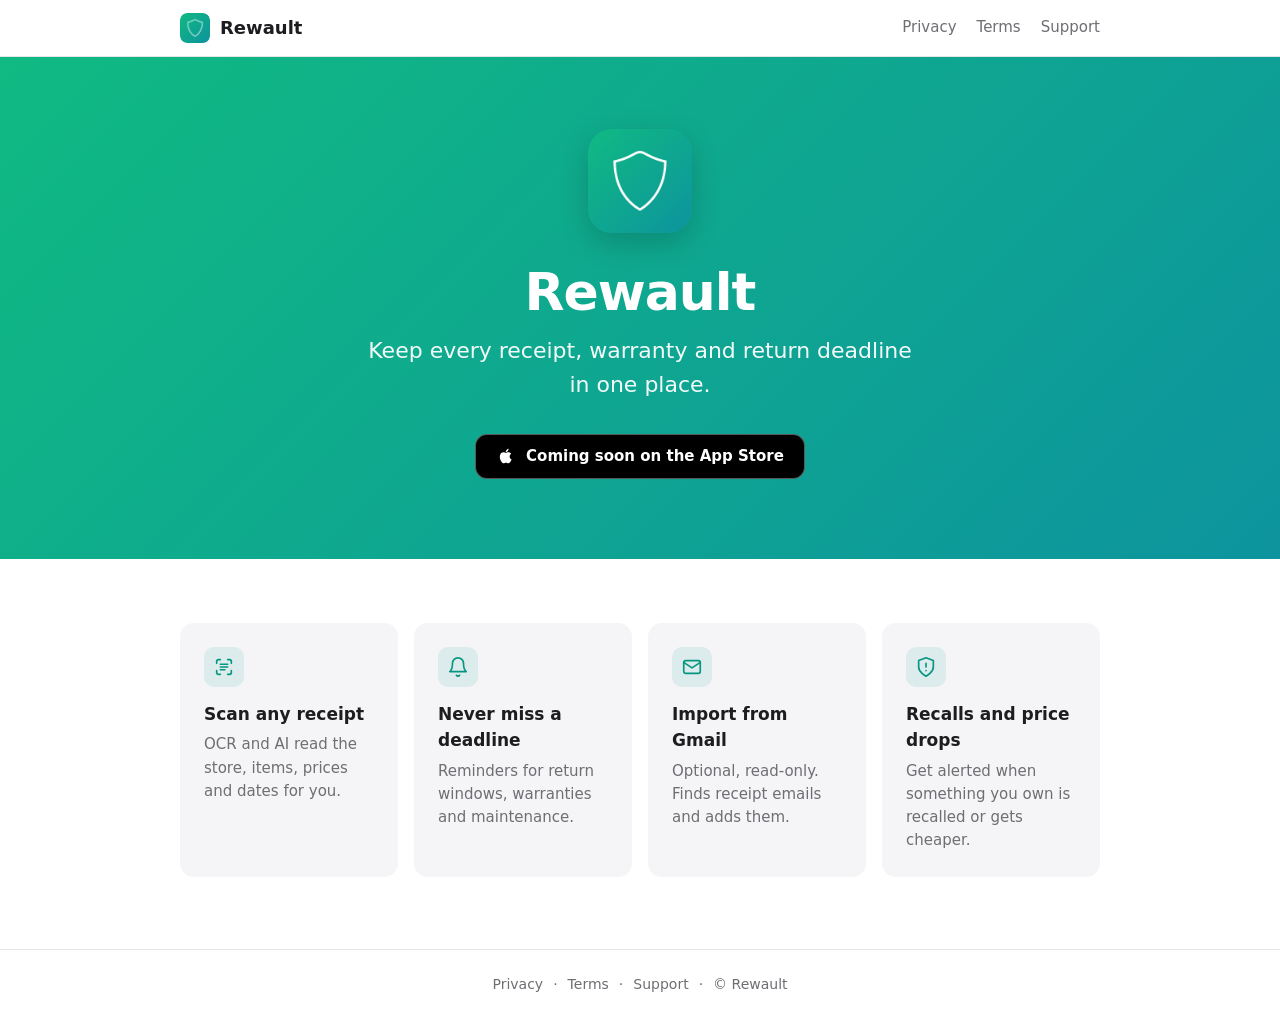
==== index.html @ 80c466f2 "Initial Rewault site" ====
<!doctype html>
<html lang="en">
<head>
  <meta charset="utf-8">
  <meta name="viewport" content="width=device-width, initial-scale=1">
  <title>Rewault: receipts, warranties and returns</title>
  <meta name="description" content="Keep every receipt, warranty and return deadline in one place.">
  <meta name="theme-color" content="#ffffff" media="(prefers-color-scheme: light)">
  <meta name="theme-color" content="#000000" media="(prefers-color-scheme: dark)">
  <link rel="icon" href="/favicon.ico" sizes="any">
  <link rel="icon" type="image/png" sizes="32x32" href="/assets/favicon-32.png">
  <link rel="apple-touch-icon" href="/assets/apple-touch-icon.png">
  <link rel="stylesheet" href="/styles.css">
</head>
<body>
  <header class="site-header">
    <div class="wrap">
      <a class="brand" href="/"><img src="/assets/logo.png" alt="" width="30" height="30">Rewault</a>
      <nav class="site-nav" aria-label="Main">
      <a href="/privacy/">Privacy</a>
      <a href="/terms/">Terms</a>
      <a href="/support/">Support</a>
      </nav>
    </div>
  </header>

  <main>
    <section class="hero">
      <div class="wrap">
        <img class="hero-icon" src="/assets/logo-256.png" alt="Rewault app icon" width="104" height="104">
        <h1>Rewault</h1>
        <p>Keep every receipt, warranty and return deadline in one place.</p>
        <!-- Placeholder: swap for Apple's official "Download on the App Store" badge and set href to [APP STORE URL]. -->
        <a class="badge-placeholder" href="#" aria-label="Coming soon on the App Store">
          <svg viewBox="0 0 24 24" fill="currentColor" aria-hidden="true"><path d="M16.37 12.6c-.02-2.2 1.8-3.26 1.88-3.31-1.03-1.5-2.62-1.7-3.18-1.72-1.35-.14-2.64.8-3.33.8-.69 0-1.74-.78-2.87-.76-1.47.02-2.83.86-3.59 2.18-1.54 2.66-.39 6.6 1.1 8.76.73 1.06 1.6 2.24 2.73 2.2 1.1-.05 1.51-.71 2.84-.71 1.32 0 1.7.71 2.86.69 1.18-.02 1.93-1.07 2.65-2.13.84-1.22 1.18-2.41 1.2-2.47-.03-.01-2.3-.88-2.33-3.5zM14.2 6.13c.6-.73 1.01-1.75.9-2.76-.87.04-1.92.58-2.54 1.31-.56.65-1.05 1.69-.92 2.68.97.08 1.96-.49 2.56-1.23z"/></svg>
          Coming soon on the App Store
        </a>
      </div>
    </section>

    <section class="features wrap" aria-label="Features">
      <div class="feature-grid">
      <div class="feature">
        <div class="feature-icon"><svg viewBox="0 0 24 24" fill="none" stroke="currentColor" stroke-width="1.8" stroke-linecap="round" stroke-linejoin="round" aria-hidden="true"><path d="M4 8V6a2 2 0 0 1 2-2h2M16 4h2a2 2 0 0 1 2 2v2M20 16v2a2 2 0 0 1-2 2h-2M8 20H6a2 2 0 0 1-2-2v-2"/><path d="M8 9h8M8 12h8M8 15h5"/></svg></div>
        <h2>Scan any receipt</h2>
        <p>OCR and AI read the store, items, prices and dates for you.</p>
      </div>
      <div class="feature">
        <div class="feature-icon"><svg viewBox="0 0 24 24" fill="none" stroke="currentColor" stroke-width="1.8" stroke-linecap="round" stroke-linejoin="round" aria-hidden="true"><path d="M6 8a6 6 0 0 1 12 0c0 7 3 9 3 9H3s3-2 3-9"/><path d="M10.3 21a1.94 1.94 0 0 0 3.4 0"/></svg></div>
        <h2>Never miss a deadline</h2>
        <p>Reminders for return windows, warranties and maintenance.</p>
      </div>
      <div class="feature">
        <div class="feature-icon"><svg viewBox="0 0 24 24" fill="none" stroke="currentColor" stroke-width="1.8" stroke-linecap="round" stroke-linejoin="round" aria-hidden="true"><rect x="3" y="5" width="18" height="14" rx="2"/><path d="m3 7 9 6 9-6"/></svg></div>
        <h2>Import from Gmail</h2>
        <p>Optional, read-only. Finds receipt emails and adds them.</p>
      </div>
      <div class="feature">
        <div class="feature-icon"><svg viewBox="0 0 24 24" fill="none" stroke="currentColor" stroke-width="1.8" stroke-linecap="round" stroke-linejoin="round" aria-hidden="true"><path d="M12 22s8-4 8-10V5l-8-3-8 3v7c0 6 8 10 8 10"/><path d="M12 8v4M12 16h.01"/></svg></div>
        <h2>Recalls and price drops</h2>
        <p>Get alerted when something you own is recalled or gets cheaper.</p>
      </div>
      </div>
    </section>
  </main>

  <footer class="site-footer">
    <div class="wrap">
      <a href="/privacy/">Privacy</a> <span aria-hidden="true">·</span> <a href="/terms/">Terms</a> <span aria-hidden="true">·</span> <a href="/support/">Support</a> <span aria-hidden="true">·</span> <span>© Rewault</span>
    </div>
  </footer>
</body>
</html>
---- styles.css ----
/* Rewault site styles. No external resources. */

:root {
  color-scheme: light dark;
  --bg: #ffffff;
  --bg-alt: #f5f5f7;
  --card: #ffffff;
  --text: #1d1d1f;
  --text-2: #6e6e73;
  --border: rgba(0, 0, 0, 0.1);
  --accent: #059681;
  --accent-soft: rgba(5, 150, 129, 0.1);
  --mark-bg: #fff3c4;
  --mark-text: #6b4e00;
  --hero-from: #10ba82;
  --hero-to: #0d949e;
  --radius: 14px;
  --font: -apple-system, BlinkMacSystemFont, "SF Pro Text", "SF Pro", system-ui, sans-serif;
}

@media (prefers-color-scheme: dark) {
  :root {
    --bg: #000000;
    --bg-alt: #111113;
    --card: #1c1c1e;
    --text: #f5f5f7;
    --text-2: #a1a1a6;
    --border: rgba(255, 255, 255, 0.14);
    --accent: #34d399;
    --accent-soft: rgba(52, 211, 153, 0.14);
    --mark-bg: #4a3b0a;
    --mark-text: #ffe08a;
  }
}

*,
*::before,
*::after { box-sizing: border-box; }

html { -webkit-text-size-adjust: 100%; }

body {
  margin: 0;
  background: var(--bg);
  color: var(--text);
  font-family: var(--font);
  font-size: 17px;
  line-height: 1.55;
  -webkit-font-smoothing: antialiased;
  display: flex;
  flex-direction: column;
  min-height: 100vh;
}

main { flex: 1; }

a { color: var(--accent); text-decoration: none; }
a:hover { text-decoration: underline; }
a:focus-visible { outline: 2px solid var(--accent); outline-offset: 2px; border-radius: 4px; }

.wrap { width: 100%; max-width: 960px; margin: 0 auto; padding: 0 20px; }
.narrow { max-width: 720px; } /* 680px text column + padding */

/* Header */
.site-header {
  position: sticky;
  top: 0;
  z-index: 10;
  background: color-mix(in srgb, var(--bg) 82%, transparent);
  -webkit-backdrop-filter: saturate(180%) blur(16px);
  backdrop-filter: saturate(180%) blur(16px);
  border-bottom: 1px solid var(--border);
}
.site-header .wrap { display: flex; align-items: center; justify-content: space-between; height: 56px; }
.brand { display: flex; align-items: center; gap: 10px; color: var(--text); font-weight: 600; font-size: 18px; }
.brand:hover { text-decoration: none; }
.brand img { width: 30px; height: 30px; border-radius: 7px; }
.site-nav { display: flex; gap: 20px; font-size: 15px; }
.site-nav a { color: var(--text-2); }
.site-nav a:hover, .site-nav a[aria-current="page"] { color: var(--text); text-decoration: none; }

/* Hero */
.hero {
  background: linear-gradient(135deg, var(--hero-from), var(--hero-to));
  color: #ffffff;
  text-align: center;
  padding: 72px 0 80px;
}
.hero-icon { width: 104px; height: 104px; border-radius: 24px; box-shadow: 0 10px 30px rgba(0, 0, 0, 0.18); }
.hero h1 { font-size: clamp(36px, 7vw, 52px); line-height: 1.1; letter-spacing: -0.02em; margin: 24px 0 12px; }
.hero p { font-size: clamp(18px, 3.2vw, 22px); max-width: 560px; margin: 0 auto 32px; opacity: 0.95; }

/* Replace with Apple's official "Download on the App Store" badge when the app is live. */
.badge-placeholder {
  display: inline-flex;
  align-items: center;
  gap: 10px;
  padding: 10px 20px;
  border-radius: 12px;
  background: #000000;
  color: #ffffff;
  font-size: 15px;
  font-weight: 600;
  border: 1px solid rgba(255, 255, 255, 0.35);
}
.badge-placeholder:hover { text-decoration: none; }
.badge-placeholder svg { width: 20px; height: 20px; }

/* Features */
.features { padding-block: 64px 72px; }
.feature-grid { display: grid; grid-template-columns: repeat(auto-fit, minmax(210px, 1fr)); gap: 16px; }
.feature {
  background: var(--bg-alt);
  border-radius: var(--radius);
  padding: 24px;
}
.feature-icon {
  width: 40px;
  height: 40px;
  border-radius: 10px;
  display: grid;
  place-items: center;
  background: var(--accent-soft);
  color: var(--accent);
  margin-bottom: 14px;
}
.feature-icon svg { width: 22px; height: 22px; }
.feature h2 { font-size: 17px; margin: 0 0 6px; }
.feature p { margin: 0; color: var(--text-2); font-size: 15px; }

/* Documents (privacy, terms, support) */
.doc { padding-block: 48px 64px; }
.doc h1 { font-size: clamp(30px, 6vw, 40px); line-height: 1.15; letter-spacing: -0.02em; margin: 0 0 8px; }
.doc h2 { font-size: 21px; line-height: 1.3; margin: 40px 0 10px; }
.doc h3 { font-size: 17px; margin: 24px 0 6px; }
.doc p, .doc ul { margin: 0 0 16px; }
.doc ul { padding-left: 22px; }
.doc li { margin-bottom: 8px; }
.doc .meta { color: var(--text-2); font-size: 15px; margin-bottom: 32px; }
.doc .lead { font-size: 19px; color: var(--text-2); }

.table-scroll { overflow-x: auto; margin: 0 0 20px; border: 1px solid var(--border); border-radius: 10px; }
.doc table { border-collapse: collapse; width: 100%; font-size: 15px; }
.doc th, .doc td { text-align: left; vertical-align: top; padding: 10px 14px; border-bottom: 1px solid var(--border); }
.doc tr:last-child td { border-bottom: 0; }
.doc th { background: var(--bg-alt); font-weight: 600; }

/* Unfilled placeholders stay visible until replaced */
.ph {
  background: var(--mark-bg);
  color: var(--mark-text);
  padding: 0 4px;
  border-radius: 4px;
  font-weight: 600;
}

.card {
  background: var(--bg-alt);
  border-radius: var(--radius);
  padding: 20px 24px;
  margin: 0 0 24px;
}
.card p:last-child { margin-bottom: 0; }

/* Footer */
.site-footer { border-top: 1px solid var(--border); padding: 24px 0 32px; font-size: 14px; color: var(--text-2); }
.site-footer .wrap { display: flex; flex-wrap: wrap; gap: 6px 10px; justify-content: center; }
.site-footer a { color: var(--text-2); }
.site-footer a:hover { color: var(--text); }

@media (max-width: 520px) {
  body { font-size: 16px; }
  .site-nav { gap: 14px; font-size: 14px; }
  .hero { padding: 56px 0 64px; }
  .doc { padding-block: 32px 48px; }
}
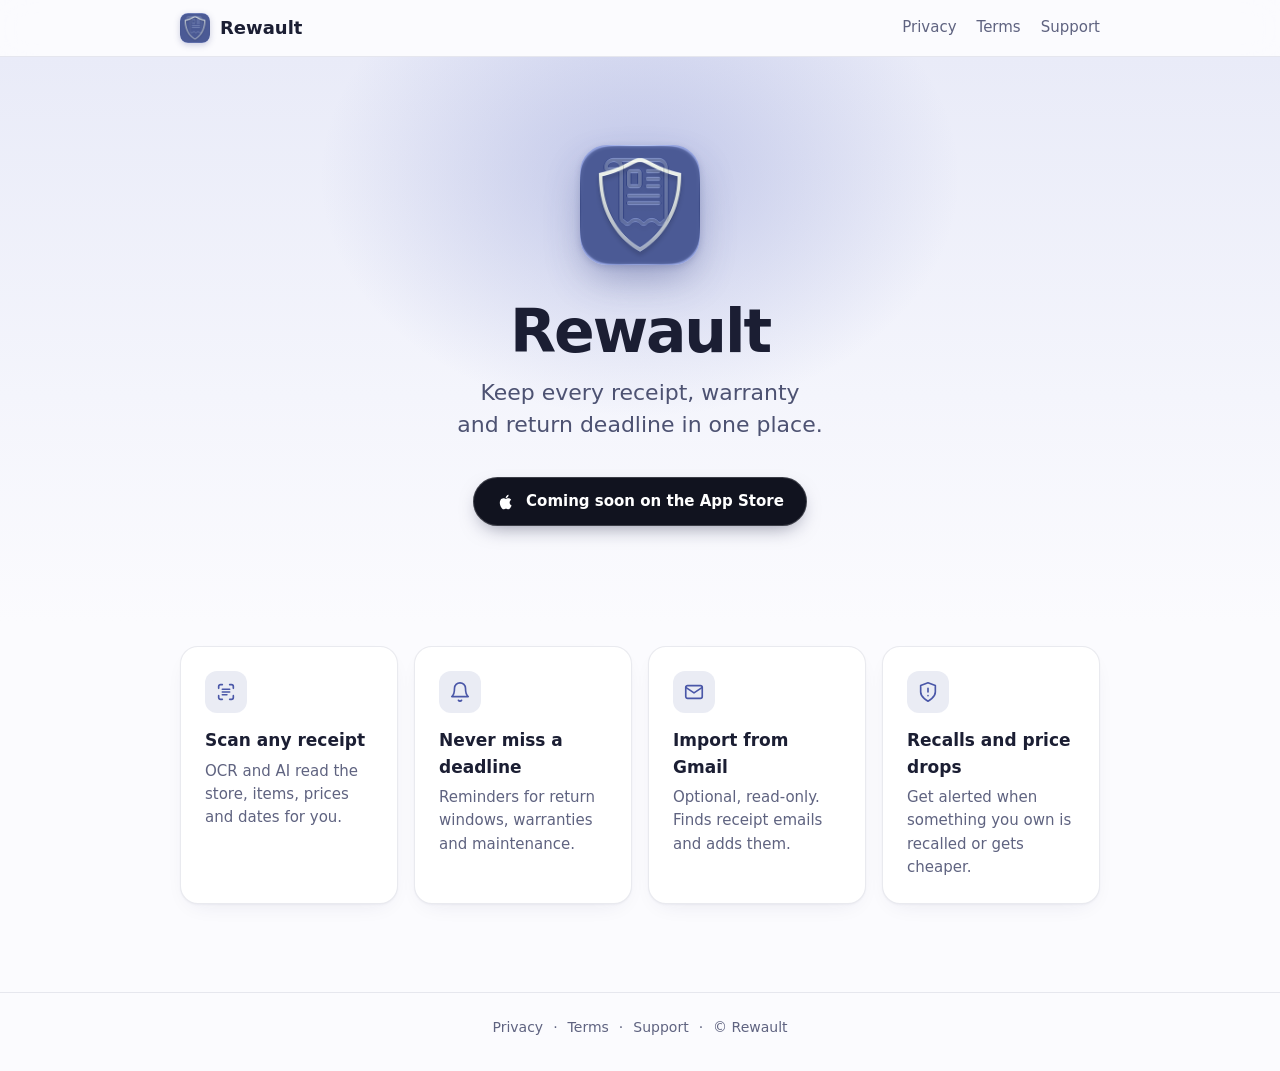
==== commit a51fe183: "Restyle site around the app icon's periwinkle palette Co-Authored-By: Claude Opus 5.5 <noreply@anthr" ====
--- a/index.html
+++ b/index.html
@@ -5,8 +5,8 @@
   <meta name="viewport" content="width=device-width, initial-scale=1">
   <title>Rewault: receipts, warranties and returns</title>
   <meta name="description" content="Keep every receipt, warranty and return deadline in one place.">
-  <meta name="theme-color" content="#ffffff" media="(prefers-color-scheme: light)">
-  <meta name="theme-color" content="#000000" media="(prefers-color-scheme: dark)">
+  <meta name="theme-color" content="#fbfbfe" media="(prefers-color-scheme: light)">
+  <meta name="theme-color" content="#0b0d18" media="(prefers-color-scheme: dark)">
   <link rel="icon" href="/favicon.ico" sizes="any">
   <link rel="icon" type="image/png" sizes="32x32" href="/assets/favicon-32.png">
   <link rel="apple-touch-icon" href="/assets/apple-touch-icon.png">
--- a/styles.css
+++ b/styles.css
@@ -2,32 +2,43 @@
 
 :root {
   color-scheme: light dark;
-  --bg: #ffffff;
-  --bg-alt: #f5f5f7;
+  /* Palette taken from the app icon (#5665a0 periwinkle) */
+  --bg: #fbfbfe;
+  --bg-alt: #f2f3fa;
   --card: #ffffff;
-  --text: #1d1d1f;
-  --text-2: #6e6e73;
-  --border: rgba(0, 0, 0, 0.1);
-  --accent: #059681;
-  --accent-soft: rgba(5, 150, 129, 0.1);
+  --text: #1b1e33;
+  --text-2: #5f6380;
+  --border: rgba(40, 48, 100, 0.1);
+  --accent: #4a57a8;
+  --accent-soft: rgba(86, 101, 160, 0.12);
   --mark-bg: #fff3c4;
   --mark-text: #6b4e00;
-  --hero-from: #10ba82;
-  --hero-to: #0d949e;
-  --radius: 14px;
+  --hero-bg: linear-gradient(180deg, #e9ebf8 0%, #f4f5fc 60%, var(--bg) 100%);
+  --hero-glow: rgba(110, 124, 200, 0.35);
+  --hero-text: #1b1e33;
+  --hero-text-2: #4d5272;
+  --icon-shadow: 0 18px 40px -8px rgba(58, 68, 130, 0.45), 0 2px 6px rgba(58, 68, 130, 0.2);
+  --card-shadow: 0 1px 2px rgba(30, 36, 80, 0.04), 0 8px 24px -12px rgba(30, 36, 80, 0.12);
+  --radius: 18px;
   --font: -apple-system, BlinkMacSystemFont, "SF Pro Text", "SF Pro", system-ui, sans-serif;
 }
 
 @media (prefers-color-scheme: dark) {
   :root {
-    --bg: #000000;
-    --bg-alt: #111113;
-    --card: #1c1c1e;
-    --text: #f5f5f7;
-    --text-2: #a1a1a6;
-    --border: rgba(255, 255, 255, 0.14);
-    --accent: #34d399;
-    --accent-soft: rgba(52, 211, 153, 0.14);
+    --bg: #0b0d18;
+    --bg-alt: #141729;
+    --card: #161a2e;
+    --text: #eef0fa;
+    --text-2: #a3a8c4;
+    --border: rgba(170, 180, 240, 0.12);
+    --accent: #a4aef0;
+    --accent-soft: rgba(140, 152, 230, 0.16);
+    --hero-bg: linear-gradient(180deg, #1c2246 0%, #121530 60%, var(--bg) 100%);
+    --hero-glow: rgba(110, 124, 220, 0.45);
+    --hero-text: #f3f4fc;
+    --hero-text-2: #b4b9d8;
+    --icon-shadow: 0 20px 50px -10px rgba(0, 0, 0, 0.7), 0 0 0 1px rgba(255, 255, 255, 0.06);
+    --card-shadow: none;
     --mark-bg: #4a3b0a;
     --mark-text: #ffe08a;
   }
@@ -74,50 +85,69 @@
 .site-header .wrap { display: flex; align-items: center; justify-content: space-between; height: 56px; }
 .brand { display: flex; align-items: center; gap: 10px; color: var(--text); font-weight: 600; font-size: 18px; }
 .brand:hover { text-decoration: none; }
-.brand img { width: 30px; height: 30px; border-radius: 7px; }
+.brand img { width: 30px; height: 30px; border-radius: 8px; box-shadow: 0 2px 6px rgba(58, 68, 130, 0.25); }
 .site-nav { display: flex; gap: 20px; font-size: 15px; }
 .site-nav a { color: var(--text-2); }
 .site-nav a:hover, .site-nav a[aria-current="page"] { color: var(--text); text-decoration: none; }
 
 /* Hero */
 .hero {
-  background: linear-gradient(135deg, var(--hero-from), var(--hero-to));
-  color: #ffffff;
+  position: relative;
+  overflow: hidden;
+  background: var(--hero-bg);
+  color: var(--hero-text);
   text-align: center;
-  padding: 72px 0 80px;
-}
-.hero-icon { width: 104px; height: 104px; border-radius: 24px; box-shadow: 0 10px 30px rgba(0, 0, 0, 0.18); }
-.hero h1 { font-size: clamp(36px, 7vw, 52px); line-height: 1.1; letter-spacing: -0.02em; margin: 24px 0 12px; }
-.hero p { font-size: clamp(18px, 3.2vw, 22px); max-width: 560px; margin: 0 auto 32px; opacity: 0.95; }
+  padding: 88px 0 96px;
+}
+/* Soft glow behind the icon */
+.hero::before {
+  content: "";
+  position: absolute;
+  top: -120px;
+  left: 50%;
+  width: 640px;
+  height: 480px;
+  transform: translateX(-50%);
+  background: radial-gradient(closest-side, var(--hero-glow), transparent);
+  pointer-events: none;
+}
+.hero .wrap { position: relative; }
+.hero-icon { width: 120px; height: 120px; border-radius: 27px; box-shadow: var(--icon-shadow); }
+.hero h1 { font-size: clamp(40px, 7.5vw, 60px); line-height: 1.05; letter-spacing: -0.035em; font-weight: 700; margin: 28px 0 14px; }
+.hero p { font-size: clamp(18px, 3.2vw, 22px); line-height: 1.45; color: var(--hero-text-2); max-width: 520px; margin: 0 auto 36px; text-wrap: balance; }
 
 /* Replace with Apple's official "Download on the App Store" badge when the app is live. */
 .badge-placeholder {
   display: inline-flex;
   align-items: center;
   gap: 10px;
-  padding: 10px 20px;
-  border-radius: 12px;
-  background: #000000;
+  padding: 12px 22px;
+  border-radius: 999px;
+  background: #11131f;
   color: #ffffff;
   font-size: 15px;
   font-weight: 600;
-  border: 1px solid rgba(255, 255, 255, 0.35);
-}
-.badge-placeholder:hover { text-decoration: none; }
+  border: 1px solid rgba(255, 255, 255, 0.18);
+  box-shadow: 0 8px 20px -8px rgba(20, 24, 60, 0.5);
+  transition: transform 0.15s ease, box-shadow 0.15s ease;
+}
+.badge-placeholder:hover { text-decoration: none; transform: translateY(-1px); box-shadow: 0 12px 24px -8px rgba(20, 24, 60, 0.55); }
 .badge-placeholder svg { width: 20px; height: 20px; }
 
 /* Features */
-.features { padding-block: 64px 72px; }
+.features { padding-block: 24px 88px; }
 .feature-grid { display: grid; grid-template-columns: repeat(auto-fit, minmax(210px, 1fr)); gap: 16px; }
 .feature {
-  background: var(--bg-alt);
+  background: var(--card);
+  border: 1px solid var(--border);
   border-radius: var(--radius);
+  box-shadow: var(--card-shadow);
   padding: 24px;
 }
 .feature-icon {
-  width: 40px;
-  height: 40px;
-  border-radius: 10px;
+  width: 42px;
+  height: 42px;
+  border-radius: 12px;
   display: grid;
   place-items: center;
   background: var(--accent-soft);
@@ -156,6 +186,7 @@
 
 .card {
   background: var(--bg-alt);
+  border: 1px solid var(--border);
   border-radius: var(--radius);
   padding: 20px 24px;
   margin: 0 0 24px;
@@ -171,6 +202,7 @@
 @media (max-width: 520px) {
   body { font-size: 16px; }
   .site-nav { gap: 14px; font-size: 14px; }
-  .hero { padding: 56px 0 64px; }
+  .hero { padding: 64px 0 72px; }
+  .hero-icon { width: 104px; height: 104px; border-radius: 23px; }
   .doc { padding-block: 32px 48px; }
 }
